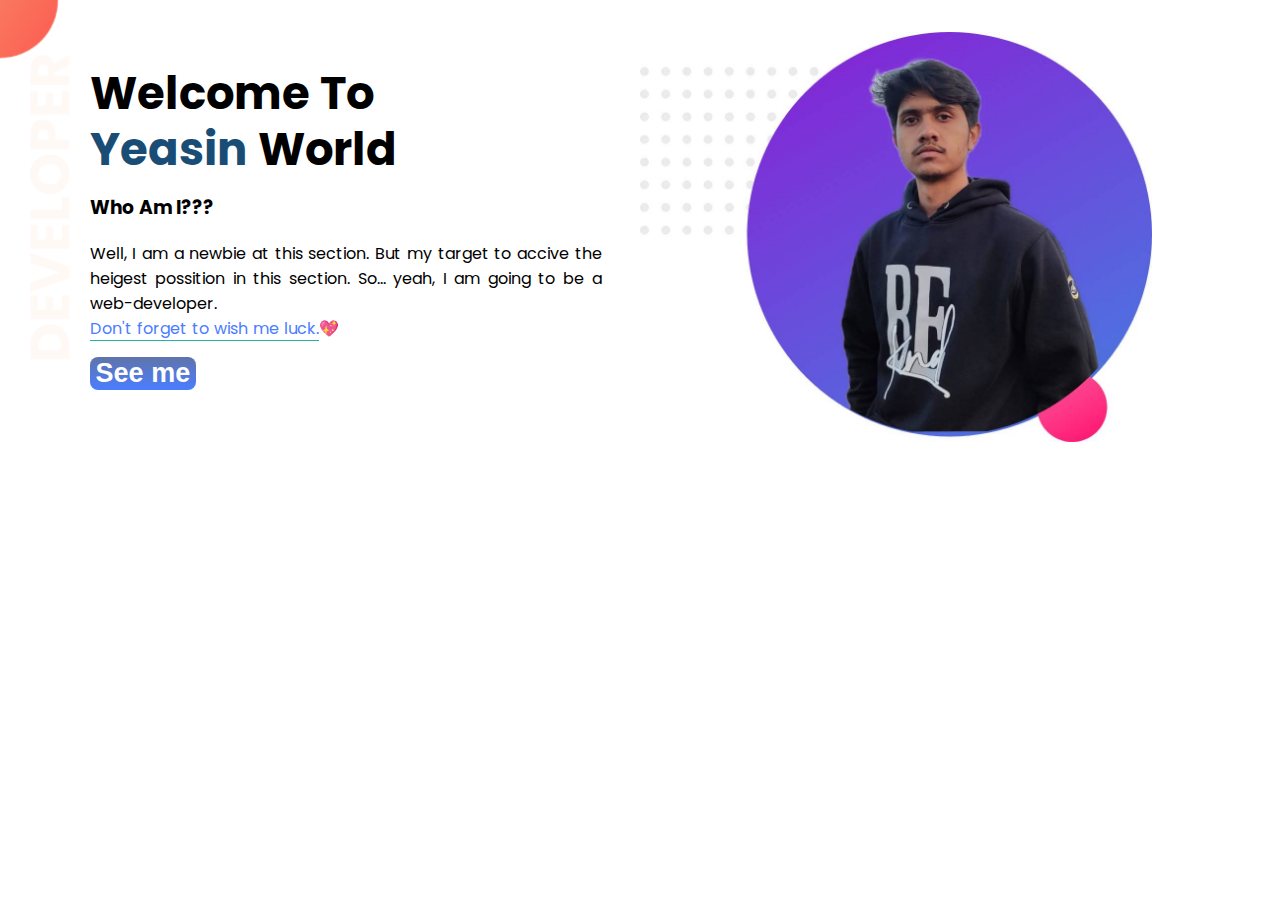
==== indext.html @ a82b6470 "update design" ====
<!DOCTYPE html>
<html lang="en">
  <head>
    <meta charset="UTF-8" />
    <meta http-equiv="X-UA-Compatible" content="IE=edge" />
    <meta name="viewport" content="width=device-width, initial-scale=1.0" />
    <title>Web Portfolio</title>
    <link rel="stylesheet" href="style.css" />
    <link rel="preconnect" href="https://fonts.googleapis.com" />
    <link rel="preconnect" href="https://fonts.gstatic.com" crossorigin />
    <link
      href="https://fonts.googleapis.com/css2?family=Poppins:&display=swap"
      rel="stylesheet"
    />
  </head>
  <body>
    <section class="top-section">
      <div class="container">
        <div class="left-sec">
          <h1>Welcome To</h1>
          <h1><span class="highlight-name">Yeasin</span> World</h1>
          <h3>Who Am I???</h3>
          <p>
            Well, I am a newbie at this section. But my target to accive the
            heigest possition in this section. So... yeah, I am going to be a
            web-developer. <br />
            <span>Don't forget to wish me luck.</span>💖
          </p>
          <button class="btn">
            <a
              href="https://www.linkedin.com/in/yeasin-arafat-5a35a9250/"
              target="_black"
              >See me</a
            >
          </button>
        </div>
        <div class="right-sec">
          <img src="images/after-design.jpg" alt="picture" />
        </div>
      </div>
    </section>
    <section class="middle"></section>
  </body>
</html>
---- style.css ----
@media screen and(max-width:400px) {
  h1 {
    font-size: 18px;
  }
}
body {
  font-family: "Poppins", sans-serif;
  margin: 0;
}
h1 {
  font-size: 45px;
  line-height: 2vw;
}
.top-section {
  background-image: url("images/top-banner.png");
  background-repeat: no-repeat;
}
section {
  height: 400px;
}
.highlight-name {
  color: #194d75;
}
.container {
  width: 100%;
  display: float;
}
.left-sec {
  width: 40%;
  float: left;
  margin-top: 4%;
  margin-left: 7%;
}
.left-sec p {
  text-align: justify;
  word-spacing: 1px;
}
.left-sec p span {
  color: #4a7dff;
  border-bottom: 0.9px solid lightseagreen;
}
.left-sec .btn a {
  text-decoration: none;
  color: #fff;
  font-weight: 700;
}
.btn {
  background-image: linear-gradient(#5f74aa, #4a7dff);
  border: none;
  border-radius: 0.3em;
  font-size: 3vh;
}
.right-sec {
  width: 50%;
  float: right;
}
.right-sec img {
  width: 80%;
  margin-top: 5%;
}
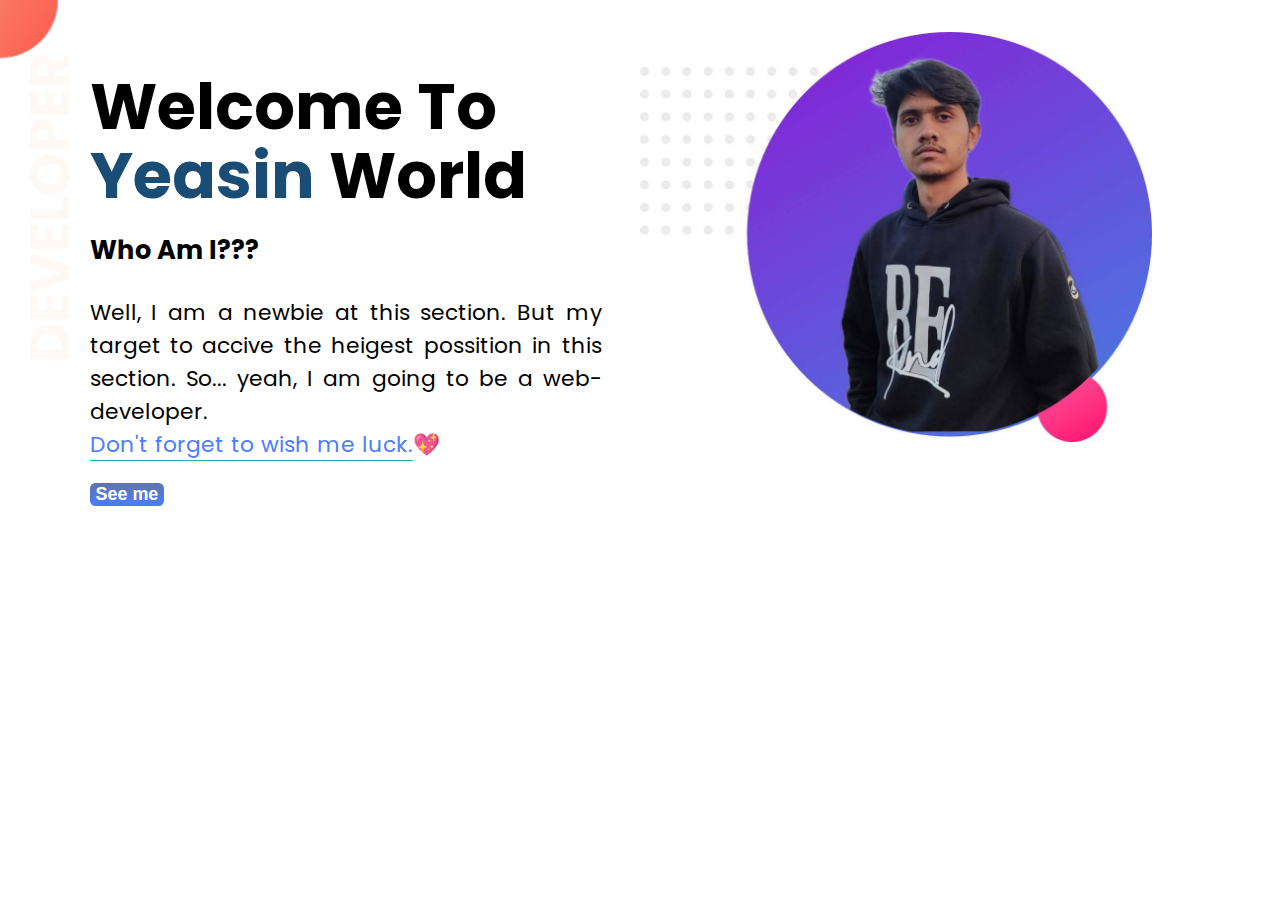
==== commit 708cb952: "responsive" ====
--- a/indext.html
+++ b/indext.html
@@ -9,16 +9,17 @@
     <link rel="preconnect" href="https://fonts.googleapis.com" />
     <link rel="preconnect" href="https://fonts.gstatic.com" crossorigin />
     <link
-      href="https://fonts.googleapis.com/css2?family=Poppins:&display=swap"
       rel="stylesheet"
+      type="text/css"
+      href="https://fonts.googleapis.com/css?family=Poppins"
     />
   </head>
   <body>
     <section class="top-section">
       <div class="container">
         <div class="left-sec">
-          <h1>Welcome To</h1>
-          <h1><span class="highlight-name">Yeasin</span> World</h1>
+          <h1 class="top">Welcome To</h1>
+          <h1 class="top"><span class="highlight-name">Yeasin</span> World</h1>
           <h3>Who Am I???</h3>
           <p>
             Well, I am a newbie at this section. But my target to accive the
--- a/style.css
+++ b/style.css
@@ -1,15 +1,20 @@
-@media screen and(max-width:400px) {
-  h1 {
-    font-size: 18px;
+/* @media all and(min-width:601px) {
+  h1.top {
+    font-size: 45px;
+    line-height:2vw;
   }
-}
+} */
+
 body {
   font-family: "Poppins", sans-serif;
   margin: 0;
 }
 h1 {
-  font-size: 45px;
+  font-size: 5vw;
   line-height: 2vw;
+}
+h3 {
+  font-size: 2vw;
 }
 .top-section {
   background-image: url("images/top-banner.png");
@@ -18,7 +23,7 @@
 section {
   height: 400px;
 }
-.highlight-name {
+.top .highlight-name {
   color: #194d75;
 }
 .container {
@@ -34,6 +39,7 @@
 .left-sec p {
   text-align: justify;
   word-spacing: 1px;
+  font-size: 1.7vw;
 }
 .left-sec p span {
   color: #4a7dff;
@@ -48,7 +54,7 @@
   background-image: linear-gradient(#5f74aa, #4a7dff);
   border: none;
   border-radius: 0.3em;
-  font-size: 3vh;
+  font-size: 1.4vw;
 }
 .right-sec {
   width: 50%;
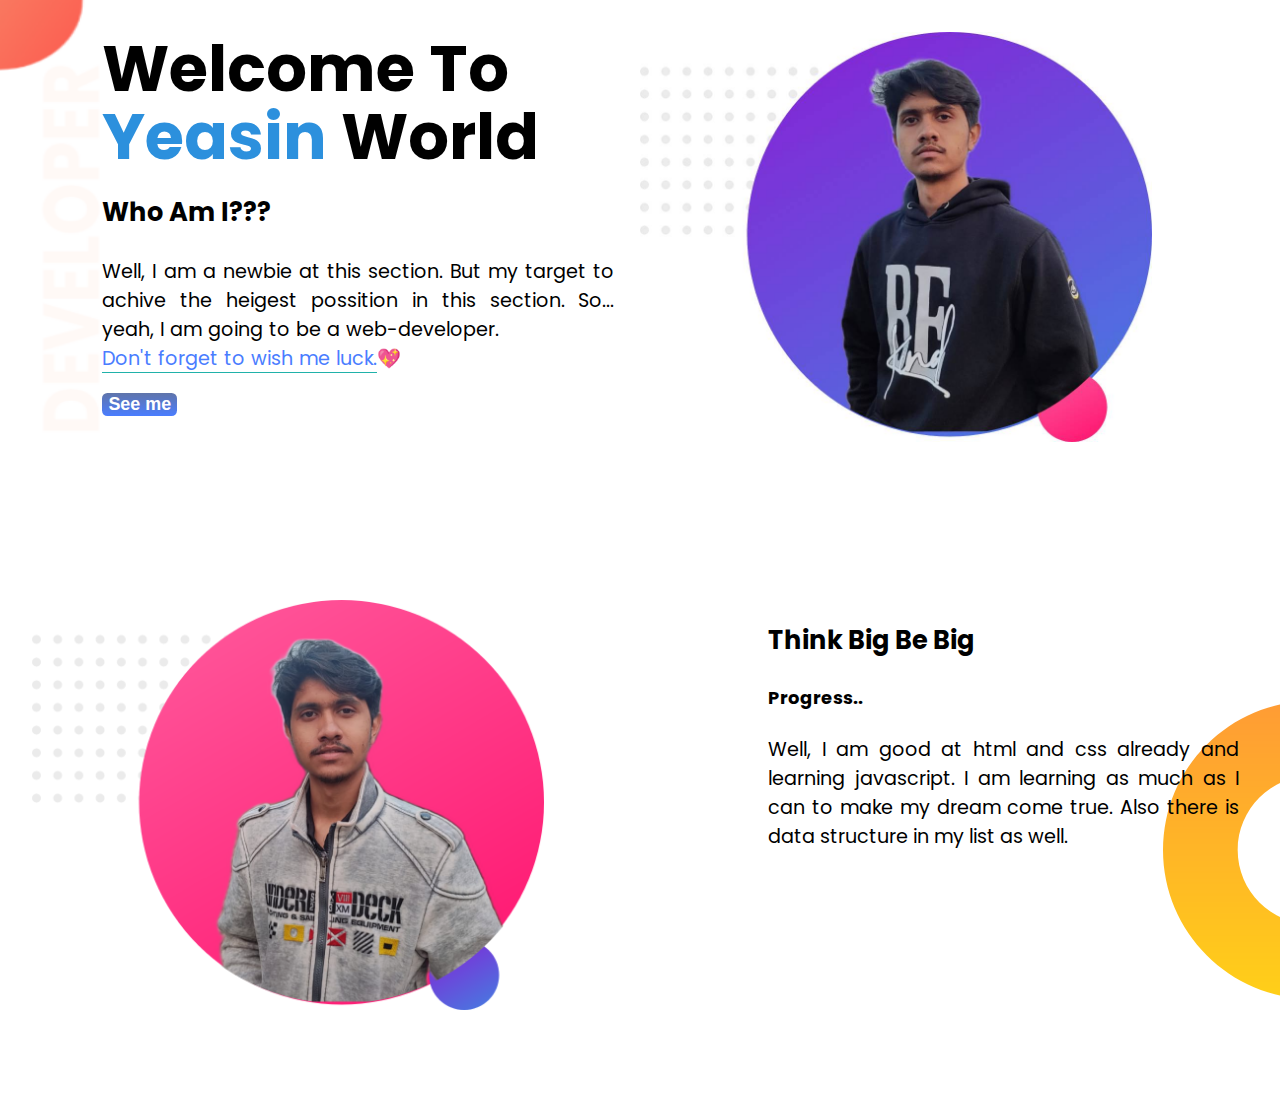
==== commit b994bfc1: "update middle" ====
--- a/indext.html
+++ b/indext.html
@@ -22,7 +22,7 @@
           <h1 class="top"><span class="highlight-name">Yeasin</span> World</h1>
           <h3>Who Am I???</h3>
           <p>
-            Well, I am a newbie at this section. But my target to accive the
+            Well, I am a newbie at this section. But my target to achive the
             heigest possition in this section. So... yeah, I am going to be a
             web-developer. <br />
             <span>Don't forget to wish me luck.</span>💖
@@ -40,6 +40,22 @@
         </div>
       </div>
     </section>
-    <section class="middle"></section>
+    <section class="middle">
+      <div class="container-mid">
+        <div class="left-mid">
+          <img src="images/image 9.png" alt="middle" />
+        </div>
+        <div class="right-mid">
+          <h2>Think Big Be Big</h2>
+          <h4>Progress..</h4>
+          <p>
+            Well, I am good at html and css already and learning javascript. I
+            am learning as much as I can to make my dream come true. Also there
+            is data structure in my list as well.
+          </p>
+        </div>
+      </div>
+    </section>
+    <section class="bottomSec"></section>
   </body>
 </html>
--- a/style.css
+++ b/style.css
@@ -19,12 +19,13 @@
 .top-section {
   background-image: url("images/top-banner.png");
   background-repeat: no-repeat;
+  background-size: 100% 100%;
 }
-section {
-  height: 400px;
+.top-section {
+  height: 600px;
 }
 .top .highlight-name {
-  color: #194d75;
+  color: #2c90dd;
 }
 .container {
   width: 100%;
@@ -33,13 +34,13 @@
 .left-sec {
   width: 40%;
   float: left;
-  margin-top: 4%;
-  margin-left: 7%;
+  margin-top: 1%;
+  margin-left: 8%;
 }
 .left-sec p {
   text-align: justify;
   word-spacing: 1px;
-  font-size: 1.7vw;
+  font-size: 1.5vw;
 }
 .left-sec p span {
   color: #4a7dff;
@@ -64,3 +65,39 @@
   width: 80%;
   margin-top: 5%;
 }
+.middle {
+  background-image: url("images/dream-bg.png");
+  background-repeat: no-repeat;
+  background-position: right;
+}
+.middle {
+  height: 500px;
+}
+.container-mid {
+  width: 100%;
+  display: float;
+}
+.left-mid {
+  float: left;
+  width: 50%;
+}
+.left-mid img {
+  width: 80%;
+  margin-left: 5%;
+}
+
+.right-mid {
+  float: right;
+  width: 40%;
+}
+h2 {
+  font-size: 2vw;
+}
+h4 {
+  font-size: 1.4vw;
+}
+.right-mid p {
+  text-align: justify;
+  font-size: 1.5vw;
+  margin-right: 8%;
+}
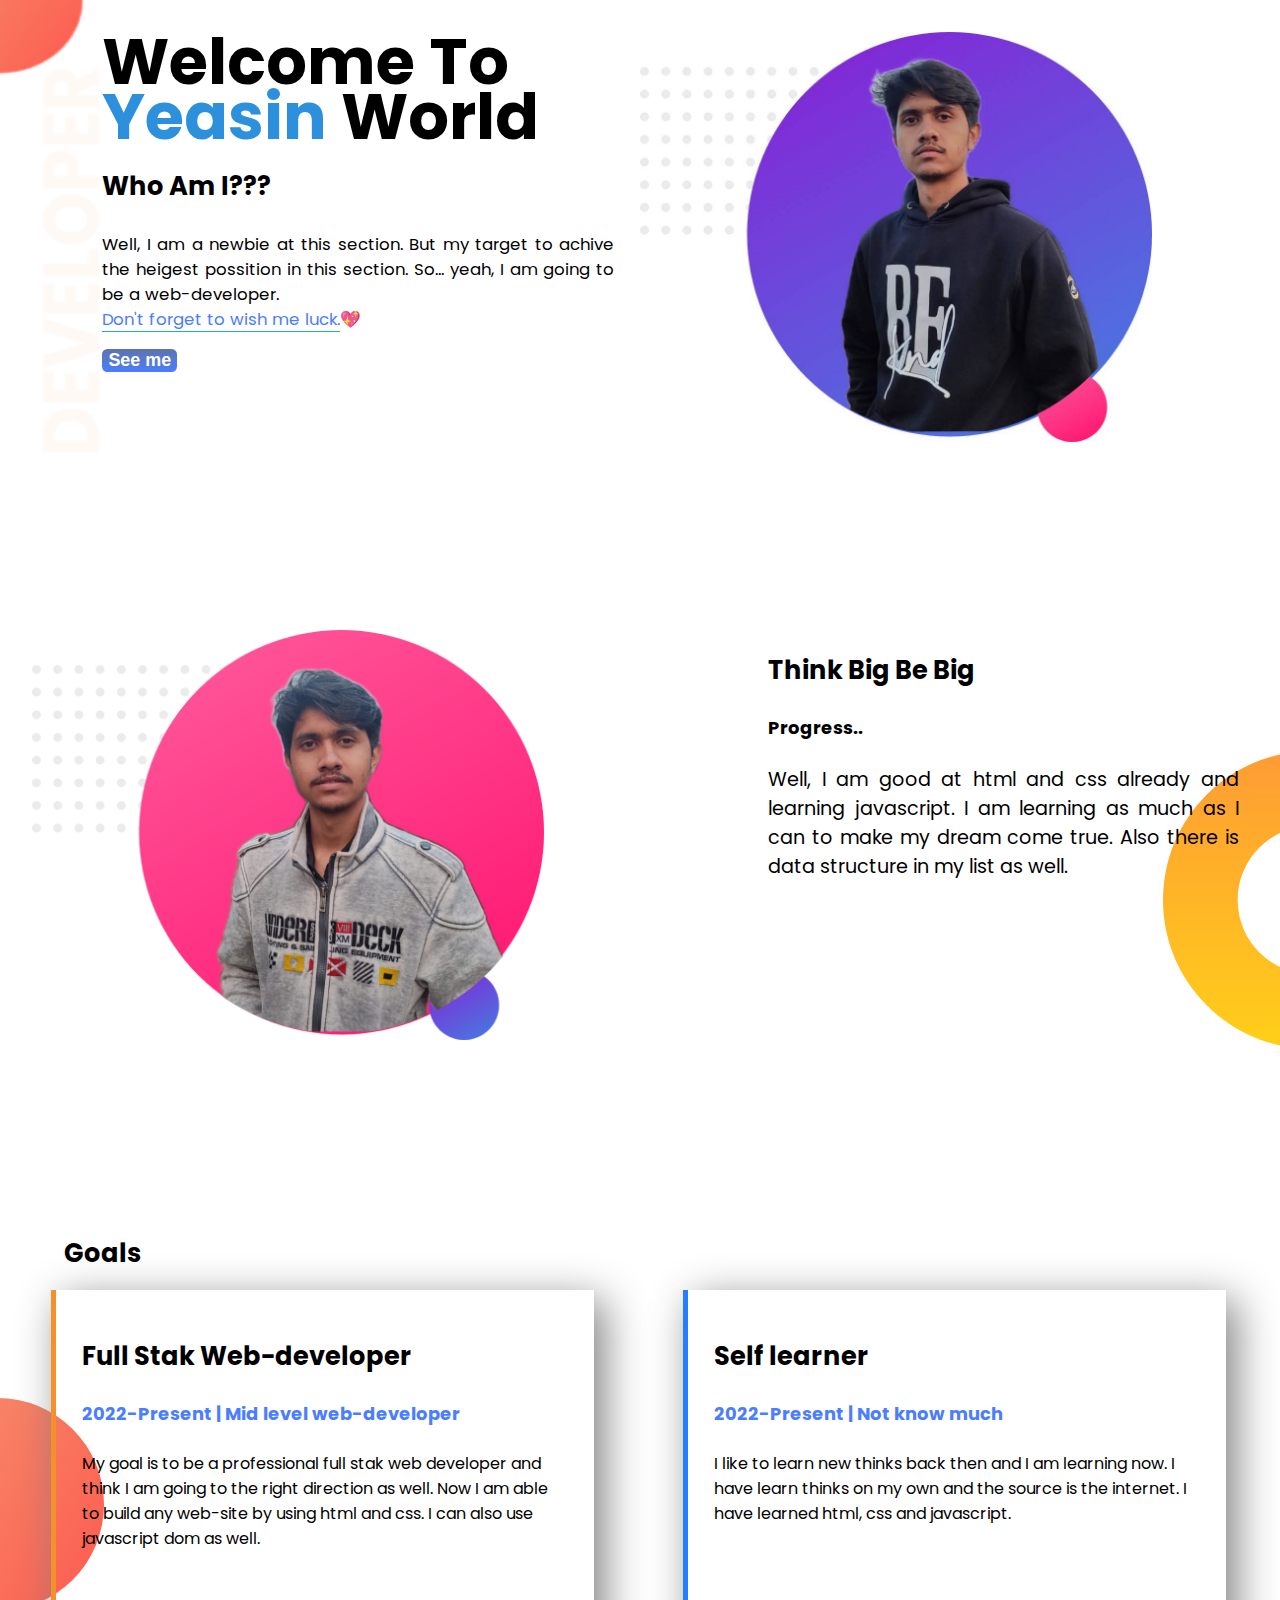
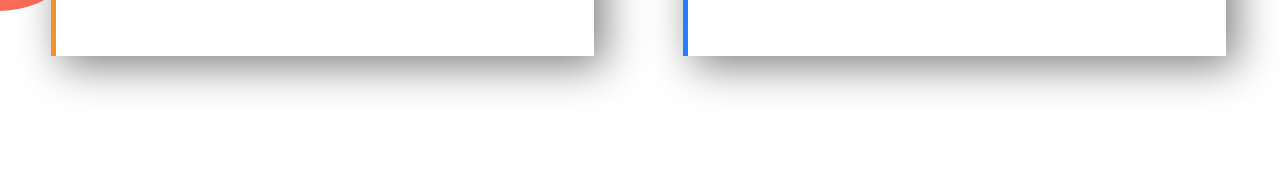
==== commit dac8e93d: "final update" ====
--- a/indext.html
+++ b/indext.html
@@ -56,6 +56,29 @@
         </div>
       </div>
     </section>
-    <section class="bottomSec"></section>
+    <section class="bottomSec">
+      <h1 id="bot">Goals</h1>
+      <div class="b-container">
+        <div id="b-one" class="bl-half">
+          <h2>Full Stak Web-developer</h2>
+          <h4 class="highlight">2022-Present | Mid level web-developer</h4>
+          <p>
+            My goal is to be a professional full stak web developer and think I
+            am going to the right direction as well. Now I am able to build any
+            web-site by using html and css. I can also use javascript dom as
+            well.
+          </p>
+        </div>
+        <div id="b-two" class="br-half">
+          <h2>Self learner</h2>
+          <h4 class="highlight">2022-Present | Not know much</h4>
+          <p>
+            I like to learn new thinks back then and I am learning now. I have
+            learn thinks on my own and the source is the internet. I have
+            learned html, css and javascript.
+          </p>
+        </div>
+      </div>
+    </section>
   </body>
 </html>
--- a/style.css
+++ b/style.css
@@ -9,9 +9,9 @@
   font-family: "Poppins", sans-serif;
   margin: 0;
 }
-h1 {
+.top {
   font-size: 5vw;
-  line-height: 2vw;
+  line-height: 1vw;
 }
 h3 {
   font-size: 2vw;
@@ -22,17 +22,17 @@
   background-size: 100% 100%;
 }
 .top-section {
-  height: 600px;
+  height: 70vh;
 }
 .top .highlight-name {
   color: #2c90dd;
 }
 .container {
-  width: 100%;
+  max-width: 100%;
   display: float;
 }
 .left-sec {
-  width: 40%;
+  max-width: 40%;
   float: left;
   margin-top: 1%;
   margin-left: 8%;
@@ -40,7 +40,7 @@
 .left-sec p {
   text-align: justify;
   word-spacing: 1px;
-  font-size: 1.5vw;
+  font-size: 1.3vw;
 }
 .left-sec p span {
   color: #4a7dff;
@@ -66,20 +66,24 @@
   margin-top: 5%;
 }
 .middle {
+  max-width: 100%;
+  height: 10vh;
   background-image: url("images/dream-bg.png");
   background-repeat: no-repeat;
   background-position: right;
 }
 .middle {
-  height: 500px;
+  height: 60vh;
 }
 .container-mid {
   width: 100%;
   display: float;
 }
+
 .left-mid {
   float: left;
   width: 50%;
+  height: 100%;
 }
 .left-mid img {
   width: 80%;
@@ -89,6 +93,24 @@
 .right-mid {
   float: right;
   width: 40%;
+  height: 100%;
+}
+.right-mid p {
+  text-align: justify;
+  font-size: 1.5vw;
+  margin-right: 8%;
+}
+/* bottomSec */
+.bottomSec {
+  height: 60vh;
+  background-image: url("images/exp-bg.png");
+  background-repeat: no-repeat;
+  background-position: left;
+}
+#bot {
+  margin-top: 5%;
+  margin-left: 5%;
+  font-size: 2vw;
 }
 h2 {
   font-size: 2vw;
@@ -96,8 +118,25 @@
 h4 {
   font-size: 1.4vw;
 }
-.right-mid p {
-  text-align: justify;
-  font-size: 1.5vw;
-  margin-right: 8%;
+.highlight {
+  color: #4a7dff;
 }
+.b-container {
+  display: float;
+  max-width: 100%;
+}
+.bl-half,
+.br-half {
+  max-width: 38%;
+  float: left;
+  padding: 2%;
+  margin: 0 3% 3% 4%;
+  height: 35vh;
+  box-shadow: 10px 10px 40px gray;
+}
+#b-one {
+  border-left: 5px solid #f5912d;
+}
+#b-two {
+  border-left: 5px solid #267dff;
+}
